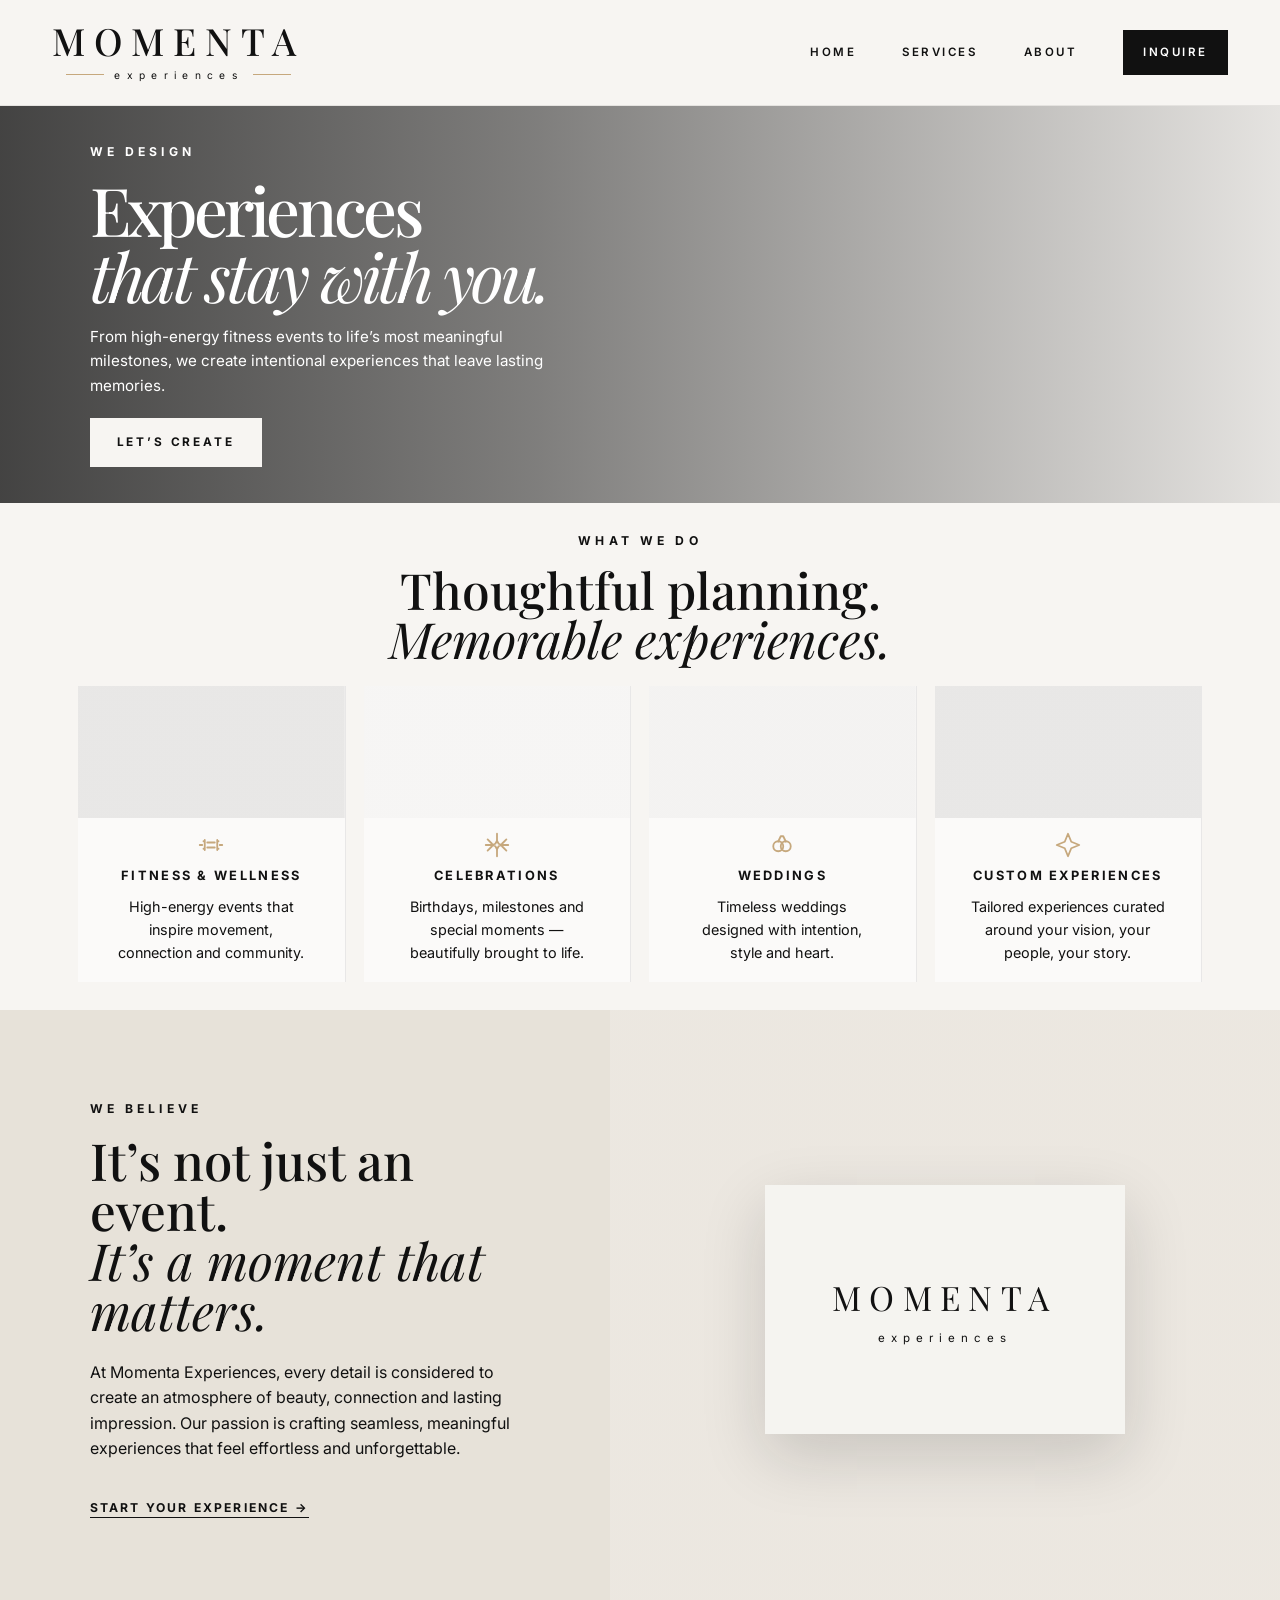
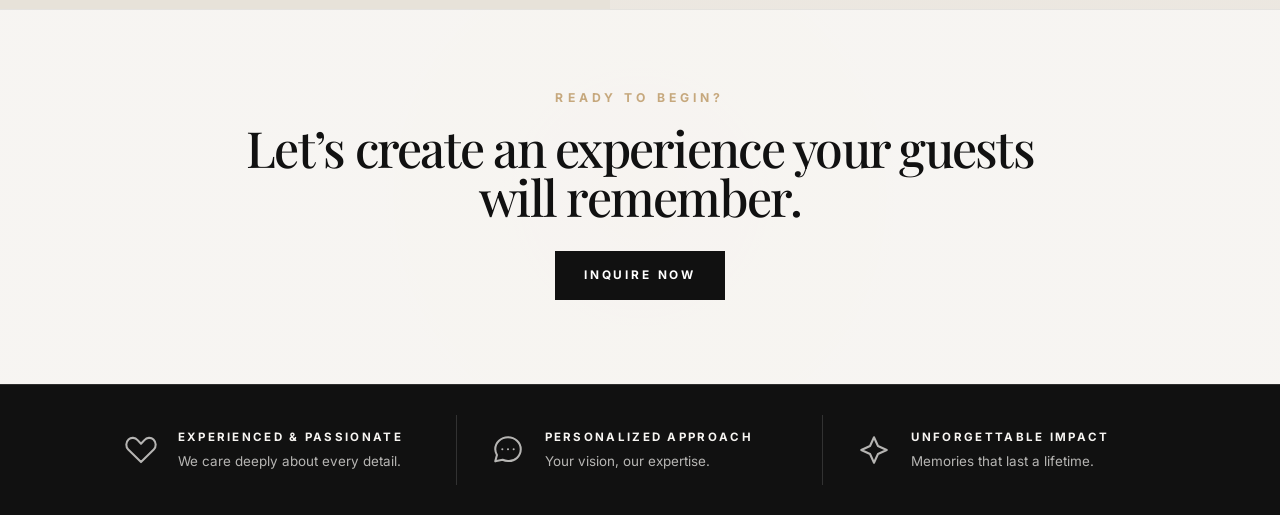
==== index.html @ 57c8aeee "Add files via upload" ====
<!DOCTYPE html>
<html lang="en">
<head>
  <meta charset="UTF-8" />
  <meta name="viewport" content="width=device-width, initial-scale=1.0" />
  <title>Momenta Experiences</title>

  <!-- Free Google Fonts: Playfair Display + Inter -->
  <link rel="preconnect" href="https://fonts.googleapis.com">
  <link rel="preconnect" href="https://fonts.gstatic.com" crossorigin>
  <link href="https://fonts.googleapis.com/css2?family=Inter:wght@300;400;500;600;700&family=Playfair+Display:wght@400;500;600;700&display=swap" rel="stylesheet">

  <link rel="stylesheet" href="style.css" />
</head>
<body>
  <header class="site-header">
    <a class="logo" href="#home" aria-label="Momenta Experiences home">
      <span class="logo-primary">MOMENTA</span>
      <span class="logo-line">
        <span></span>
        <em>experiences</em>
        <span></span>
      </span>
    </a>

    <nav class="nav" aria-label="Primary navigation">
      <a href="#home">Home</a>
      <a href="#services">Services</a>
      <a href="#about">About</a>
      <a class="nav-button" href="#inquire">Inquire</a>
    </nav>

    <button class="mobile-menu" aria-label="Open navigation">Menu</button>
  </header>

  <main>
    <section id="home" class="hero">
      <div class="hero-content">
        <p class="eyebrow">We design</p>
        <h1>
          Experiences<br />
          <span>that stay with you.</span>
        </h1>
        <p class="hero-copy">
          From high-energy fitness events to life’s most meaningful milestones,
          we create intentional experiences that leave lasting memories.
        </p>
        <a class="button button-light" href="#inquire">Let’s create</a>
      </div>
    </section>

    <section id="services" class="section services">
      <p class="eyebrow centered">What we do</p>
      <h2>Thoughtful planning.<br /><span>Memorable experiences.</span></h2>

      <div class="service-grid">
        <article class="service-card">
          <div class="image-card fitness"></div>
          <div class="service-icon" aria-hidden="true">
            <svg viewBox="0 0 24 24">
              <path d="M5 12H3m18 0h-2M7 8v8m10-8v8M9 10h6m-6 4h6M6 9h1m10 0h1M6 15h1m10 0h1"/>
            </svg>
          </div>
          <h3>Fitness & Wellness</h3>
          <p>High-energy events that inspire movement, connection and community.</p>
        </article>

        <article class="service-card">
          <div class="image-card celebrations"></div>
          <div class="service-icon" aria-hidden="true">
            <svg viewBox="0 0 24 24">
              <path d="M12 3v5m0 8v5M4.5 7.5l3.5 3.5m8 2l3.5 3.5M3 12h5m8 0h5M4.5 16.5 8 13m8-2 3.5-3.5"/>
              <path d="M12 8.5 13.3 11 16 12l-2.7 1L12 15.5 10.7 13 8 12l2.7-1L12 8.5Z"/>
            </svg>
          </div>
          <h3>Celebrations</h3>
          <p>Birthdays, milestones and special moments — beautifully brought to life.</p>
        </article>

        <article class="service-card">
          <div class="image-card weddings"></div>
          <div class="service-icon" aria-hidden="true">
            <svg viewBox="0 0 24 24">
              <circle cx="9" cy="13" r="4"/>
              <circle cx="15" cy="13" r="4"/>
              <path d="M9 9.2 11 5h2l2 4.2"/>
            </svg>
          </div>
          <h3>Weddings</h3>
          <p>Timeless weddings designed with intention, style and heart.</p>
        </article>

        <article class="service-card">
          <div class="image-card custom"></div>
          <div class="service-icon" aria-hidden="true">
            <svg viewBox="0 0 24 24">
              <path d="M12 3 14.6 9.4 21 12l-6.4 2.6L12 21l-2.6-6.4L3 12l6.4-2.6L12 3Z"/>
            </svg>
          </div>
          <h3>Custom Experiences</h3>
          <p>Tailored experiences curated around your vision, your people, your story.</p>
        </article>
      </div>
    </section>

    <section id="about" class="split-section">
      <div class="split-copy">
        <p class="eyebrow">We believe</p>
        <h2>It’s not just an event.<br /><span>It’s a moment that matters.</span></h2>
        <p>
          At Momenta Experiences, every detail is considered to create an atmosphere
          of beauty, connection and lasting impression. Our passion is crafting seamless,
          meaningful experiences that feel effortless and unforgettable.
        </p>
        <a class="text-link" href="#inquire">Start your experience →</a>
      </div>

      <div class="split-image">
        <div class="brand-card">
          <span class="brand-card-logo">MOMENTA</span>
          <span class="brand-card-sub">experiences</span>
        </div>
      </div>
    </section>

    <section id="inquire" class="cta">
      <p class="eyebrow centered">Ready to begin?</p>
      <h2>Let’s create an experience your guests will remember.</h2>
      <a class="button button-dark" href="mailto:hello@momentaexperiences.com">Inquire now</a>
    </section>
  </main>

  <footer class="footer">
    <div class="footer-card">
      <span class="footer-icon" aria-hidden="true">
        <svg viewBox="0 0 24 24">
          <path d="M20.8 4.6c-1.8-1.7-4.7-1.5-6.4.4L12 7.6 9.6 5C7.9 3.1 5 2.9 3.2 4.6 1.2 6.5 1.1 9.7 3 11.7l9 8.8 9-8.8c1.9-2 1.8-5.2-.2-7.1Z"/>
        </svg>
      </span>
      <div>
        <strong>Experienced & Passionate</strong>
        <span>We care deeply about every detail.</span>
      </div>
    </div>

    <div class="footer-card">
      <span class="footer-icon" aria-hidden="true">
        <svg viewBox="0 0 24 24">
          <path d="M21 11.5a8.4 8.4 0 0 1-9 8.3 8.8 8.8 0 0 1-3.8-.9L3 20l1.2-4.5A8.2 8.2 0 0 1 3 11.5C3 6.8 7 3 12 3s9 3.8 9 8.5Z"/>
          <path d="M8 11.5h.01M12 11.5h.01M16 11.5h.01"/>
        </svg>
      </span>
      <div>
        <strong>Personalized Approach</strong>
        <span>Your vision, our expertise.</span>
      </div>
    </div>

    <div class="footer-card">
      <span class="footer-icon" aria-hidden="true">
        <svg viewBox="0 0 24 24">
          <path d="M12 3 14.8 9.2 21 12l-6.2 2.8L12 21l-2.8-6.2L3 12l6.2-2.8L12 3Z"/>
        </svg>
      </span>
      <div>
        <strong>Unforgettable Impact</strong>
        <span>Memories that last a lifetime.</span>
      </div>
    </div>
  </footer>
</body>
</html>
---- style.css ----
:root {
  --ink: #111111;
  --cream: #f7f5f2;
  --sand: #e7e2d9;
  --taupe: #d4c6b5;
  --gold: #c6a87d;
  --sage: #a8b5a2;
  --white: #ffffff;
  --max-width: 1180px;
  --serif: "Playfair Display", Georgia, serif;
  --sans: "Inter", Arial, sans-serif;
}

* {
  box-sizing: border-box;
}

html {
  scroll-behavior: smooth;
}

body {
  margin: 0;
  color: var(--ink);
  background: var(--cream);
  font-family: var(--sans);
  line-height: 1.6;
  -webkit-font-smoothing: antialiased;
  text-rendering: optimizeLegibility;
}

a {
  color: inherit;
  text-decoration: none;
}

.site-header {
  position: sticky;
  top: 0;
  z-index: 20;
  display: flex;
  align-items: center;
  justify-content: space-between;
  gap: 32px;
  padding: 22px 52px;
  background: rgba(247, 245, 242, 0.94);
  backdrop-filter: blur(12px);
  border-bottom: 1px solid rgba(17, 17, 17, 0.08);
}

.logo {
  display: inline-flex;
  flex-direction: column;
  align-items: center;
  min-width: 210px;
}

.logo-primary {
  font-family: var(--serif);
  font-size: clamp(1.6rem, 3vw, 2.35rem);
  font-weight: 500;
  letter-spacing: 0.24em;
  line-height: 1;
}

.logo-line {
  display: flex;
  align-items: center;
  gap: 10px;
  margin-top: 7px;
}

.logo-line span {
  width: 38px;
  height: 1px;
  background: var(--gold);
}

.logo-line em {
  font-style: normal;
  font-size: 0.64rem;
  letter-spacing: 0.62em;
  text-transform: lowercase;
}

.nav {
  display: flex;
  align-items: center;
  gap: clamp(22px, 4vw, 46px);
  font-size: 0.72rem;
  font-weight: 600;
  letter-spacing: 0.22em;
  text-transform: uppercase;
}

.nav a {
  transition: color 180ms ease, opacity 180ms ease;
}

.nav a:hover {
  color: var(--gold);
}

.nav-button {
  padding: 13px 20px;
  color: var(--white);
  background: var(--ink);
}

.mobile-menu {
  display: none;
  border: 1px solid rgba(17, 17, 17, 0.18);
  background: transparent;
  padding: 10px 14px;
  text-transform: uppercase;
  letter-spacing: 0.14em;
}

.hero {
  position: relative;
  min-height: 38vh;
  display: flex;
  align-items: center;
  padding: 36px 7vw;
  overflow: hidden;
  color: var(--white);
  background:
    linear-gradient(90deg, rgba(17,17,17,0.78) 0%, rgba(17,17,17,0.52) 42%, rgba(17,17,17,0.08) 100%),
    url("https://images.unsplash.com/photo-1519225421980-715cb0215aed?auto=format&fit=crop&w=1800&q=80") center/cover;
}

.hero-content {
  position: relative;
  z-index: 2;
  max-width: 600px;
}

.eyebrow {
  margin: 0 0 16px;
  font-size: 0.76rem;
  font-weight: 700;
  letter-spacing: 0.34em;
  text-transform: uppercase;
}

.centered {
  text-align: center;
}

.hero h1,
.section h2,
.split-copy h2,
.cta h2 {
  font-family: var(--serif);
  font-weight: 500;
  line-height: 0.98;
  margin: 0;
}

.hero h1 {
  font-size: clamp(2.55rem, 5.25vw, 5rem);
  letter-spacing: -0.055em;
}

.hero h1 span,
.section h2 span,
.split-copy h2 span {
  font-style: italic;
  font-weight: 400;
}

.hero-copy {
  max-width: 460px;
  margin: 16px 0 20px;
  font-size: 0.95rem;
}

.button {
  display: inline-flex;
  align-items: center;
  justify-content: center;
  min-width: 170px;
  padding: 14px 26px;
  border: 1px solid transparent;
  font-family: var(--sans);
  font-size: 0.74rem;
  font-weight: 700;
  letter-spacing: 0.24em;
  text-transform: uppercase;
  transition: transform 180ms ease, background 180ms ease, color 180ms ease;
}

.button:hover {
  transform: translateY(-2px);
}

.button-light {
  color: var(--ink);
  background: var(--cream);
}

.button-dark {
  color: var(--white);
  background: var(--ink);
}

.section {
  max-width: var(--max-width);
  margin: 0 auto;
  padding: 28px 28px;
}

.section h2,
.cta h2 {
  font-size: clamp(2rem, 3.9vw, 3.35rem);
  text-align: center;
}

.service-grid {
  display: grid;
  grid-template-columns: repeat(4, 1fr);
  gap: 18px;
  margin-top: 22px;
}

.service-card {
  text-align: center;
  background: rgba(255,255,255,0.48);
  border-right: 1px solid rgba(17, 17, 17, 0.08);
  transition: transform 180ms ease, box-shadow 180ms ease;
}

.service-card:hover {
  transform: translateY(-4px);
  box-shadow: 0 18px 42px rgba(17, 17, 17, 0.08);
}

.image-card {
  min-height: 132px;
  background-size: cover;
  background-position: center;
  filter: saturate(1.08) contrast(1.02);
}

.fitness {
  background-image:
    linear-gradient(rgba(17,17,17,0.08), rgba(17,17,17,0.08)),
    url("assets/service-fitness.png");
}

.celebrations {
  background-image:
    linear-gradient(rgba(17,17,17,0.02), rgba(17,17,17,0.02)),
    url("assets/service-celebrations.png");
}

.weddings {
  background-image:
    linear-gradient(rgba(17,17,17,0.03), rgba(17,17,17,0.03)),
    url("assets/service-weddings.png");
}

.custom {
  background-image:
    linear-gradient(rgba(17,17,17,0.08), rgba(17,17,17,0.08)),
    url("assets/service-custom.png");
}

.service-icon {
  width: 30px;
  height: 30px;
  margin: 12px auto 6px;
  color: var(--gold);
}

.service-icon svg {
  width: 100%;
  height: 100%;
  fill: none;
  stroke: currentColor;
  stroke-width: 1.45;
  stroke-linecap: round;
  stroke-linejoin: round;
}

.service-card h3 {
  margin: 0 14px 8px;
  font-size: 0.8rem;
  letter-spacing: 0.18em;
  text-transform: uppercase;
}

.service-card p {
  margin: 0 auto 18px;
  max-width: 230px;
  padding: 0 18px;
  font-size: 0.9rem;
}

.split-section {
  display: grid;
  grid-template-columns: 1fr 1.1fr;
  min-height: 470px;
  background: var(--sand);
}

.split-copy {
  padding: clamp(48px, 7vw, 92px);
}

.split-copy h2 {
  font-size: clamp(2.1rem, 4vw, 3.8rem);
}

.split-copy p:not(.eyebrow) {
  max-width: 460px;
  margin: 24px 0;
}

.text-link {
  display: inline-block;
  margin-top: 12px;
  border-bottom: 1px solid var(--ink);
  font-size: 0.76rem;
  font-weight: 700;
  letter-spacing: 0.18em;
  text-transform: uppercase;
}

.split-image {
  display: grid;
  place-items: center;
  padding: 34px;
  background:
    linear-gradient(rgba(247,245,242,0.28), rgba(247,245,242,0.28)),
    url("assets/about-card.png") center/cover;
}

.brand-card {
  display: flex;
  flex-direction: column;
  align-items: center;
  justify-content: center;
  width: min(360px, 78vw);
  aspect-ratio: 1.45 / 1;
  background: rgba(247, 245, 242, 0.9);
  box-shadow: 0 22px 60px rgba(17, 17, 17, 0.16);
}

.brand-card-logo {
  font-family: var(--serif);
  font-size: 2.1rem;
  letter-spacing: 0.25em;
}

.brand-card-sub {
  margin-top: 4px;
  font-size: 0.72rem;
  letter-spacing: 0.52em;
}

.cta {
  position: relative;
  max-width: none;
  margin: 0;
  padding: 78px 28px 84px;
  text-align: center;
  background:
    linear-gradient(rgba(247, 245, 242, 0.92), rgba(247, 245, 242, 0.92)),
    radial-gradient(circle at center, rgba(198, 168, 125, 0.18), transparent 54%);
  border-top: 1px solid rgba(17, 17, 17, 0.08);
}

.cta .eyebrow {
  color: var(--gold);
}

.cta h2 {
  max-width: 850px;
  margin: 0 auto;
  color: var(--ink);
  font-family: var(--serif);
  font-weight: 500;
  letter-spacing: -0.035em;
}

.cta .button {
  margin-top: 30px;
}

.footer {
  display: grid;
  grid-template-columns: repeat(3, 1fr);
  gap: 0;
  padding: 30px 7vw;
  color: var(--cream);
  background: var(--ink);
  border-top: 1px solid rgba(255,255,255,0.12);
}

.footer-card {
  display: flex;
  align-items: center;
  gap: 20px;
  min-height: 70px;
  padding: 0 34px;
  border-right: 1px solid rgba(255,255,255,0.14);
}

.footer-card:last-child {
  border-right: none;
}

.footer-icon {
  flex: 0 0 auto;
  width: 34px;
  height: 34px;
  color: var(--gold);
}

.footer-icon svg {
  width: 100%;
  height: 100%;
  fill: none;
  stroke: currentColor;
  stroke-width: 1.45;
  stroke-linecap: round;
  stroke-linejoin: round;
}

.footer-card div {
  display: flex;
  flex-direction: column;
  gap: 4px;
}

.footer strong {
  font-size: 0.72rem;
  letter-spacing: 0.2em;
  text-transform: uppercase;
}

.footer span {
  color: rgba(247,245,242,0.72);
  font-size: 0.84rem;
}

@media (max-width: 980px) {
  .site-header {
    padding: 18px 24px;
  }

  .nav {
    display: none;
  }

  .mobile-menu {
    display: inline-block;
  }

  .service-grid {
    grid-template-columns: repeat(2, 1fr);
  }

  .split-section {
    grid-template-columns: 1fr;
  }

  .split-image {
    min-height: 360px;
  }

  .footer {
    grid-template-columns: 1fr;
    padding: 18px 7vw;
  }

  .footer-card {
    border-right: none;
    border-bottom: 1px solid rgba(255,255,255,0.14);
    padding: 22px 0;
  }

  .footer-card:last-child {
    border-bottom: none;
  }
}

@media (max-width: 640px) {
  .logo {
    align-items: flex-start;
    min-width: 0;
  }

  .logo-primary {
    font-size: 1.45rem;
    letter-spacing: 0.18em;
  }

  .logo-line span {
    width: 25px;
  }

  .hero {
    min-height: 46vh;
    padding: 44px 26px;
  }

  .hero-copy {
    font-size: 0.96rem;
  }

  .service-grid {
    grid-template-columns: 1fr;
  }

  .section {
    padding: 58px 22px;
  }

  .split-copy {
    padding: 48px 28px;
  }

  .footer {
    padding: 18px 28px;
  }
}
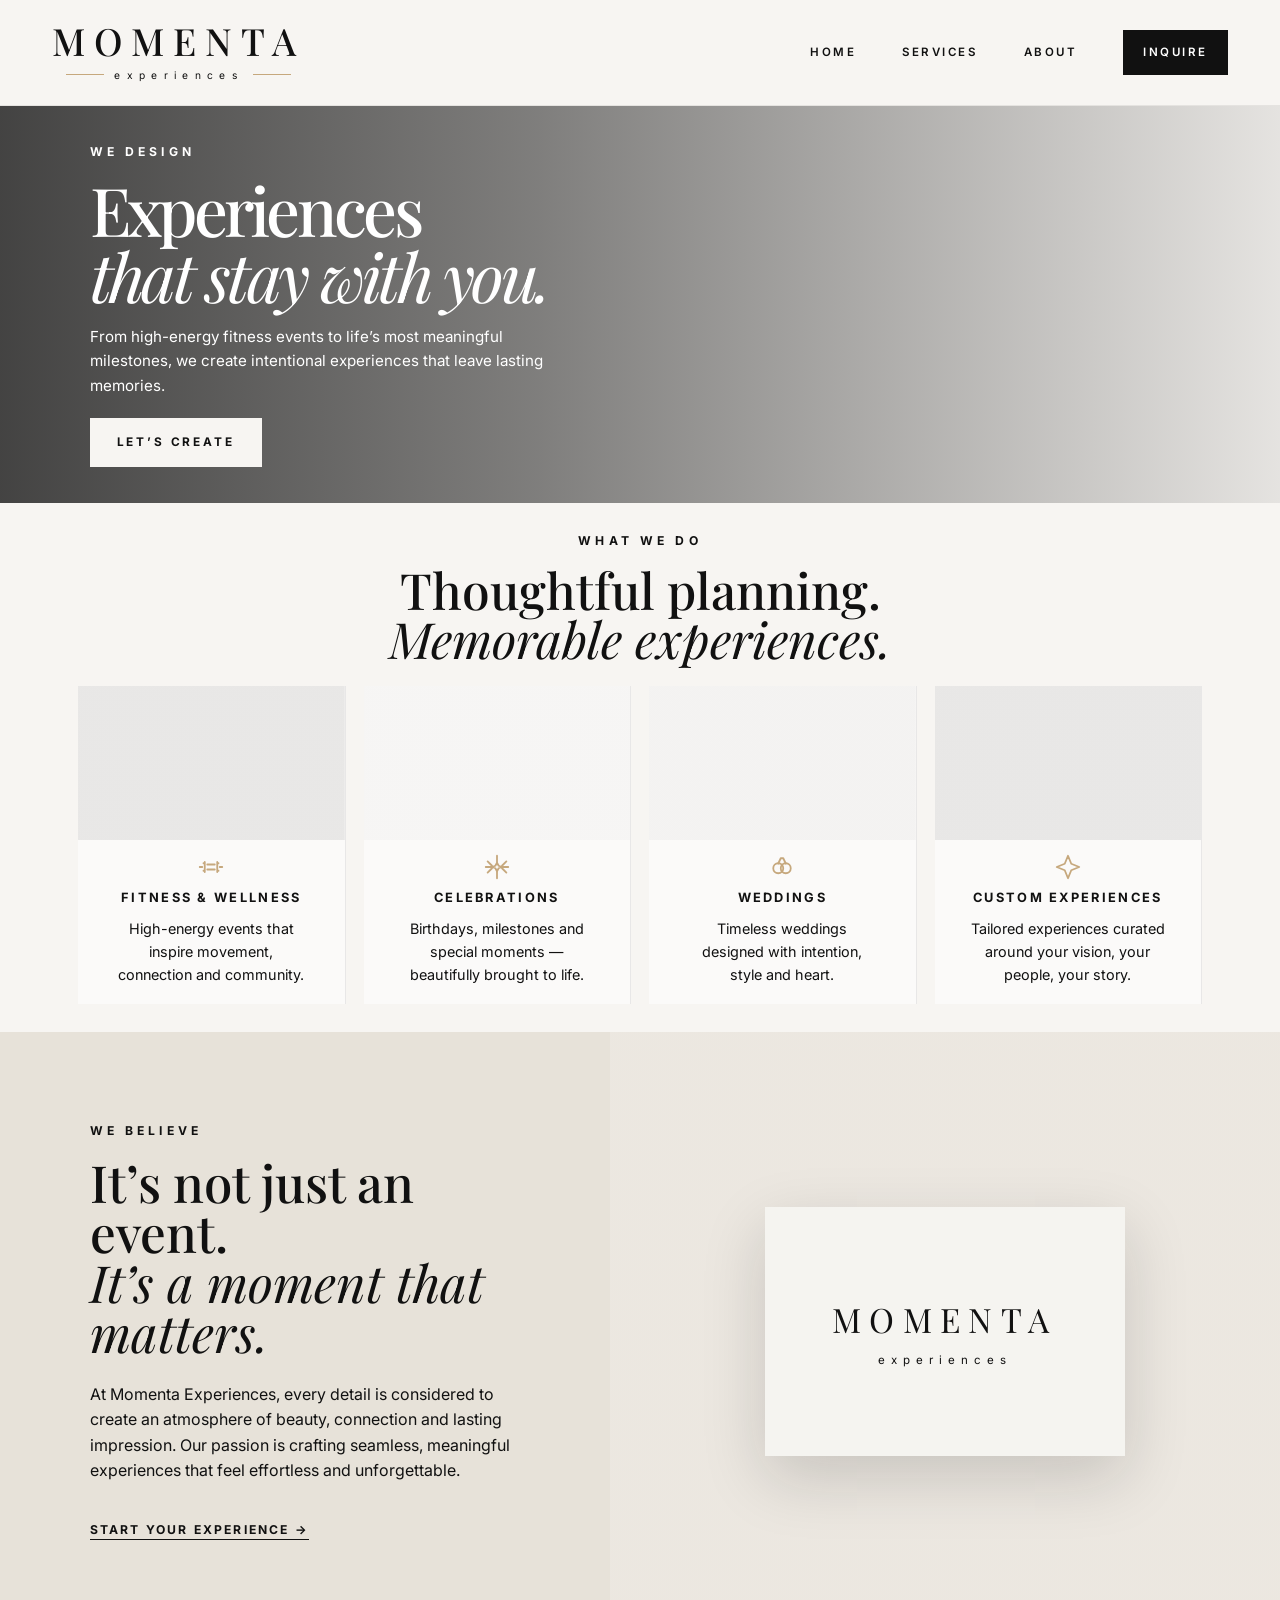
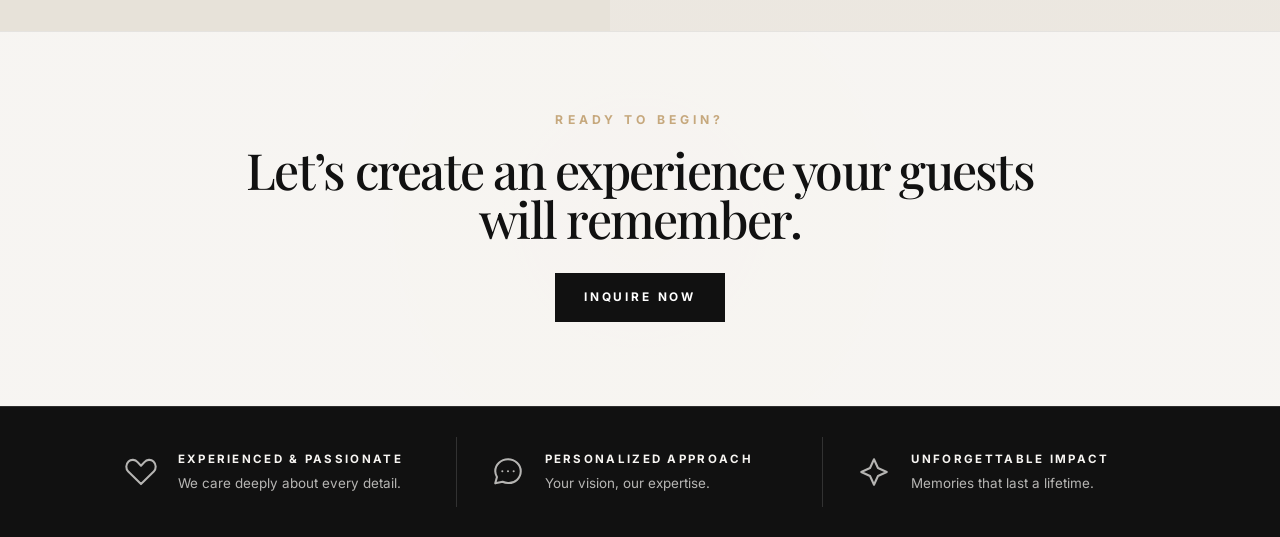
==== commit ee39a047: "Add files via upload creating seperate webpages for each of the services" ====
--- a/index.html
+++ b/index.html
@@ -14,7 +14,7 @@
 </head>
 <body>
   <header class="site-header">
-    <a class="logo" href="#home" aria-label="Momenta Experiences home">
+    <a class="logo" href="index.html#home" aria-label="Momenta Experiences home">
       <span class="logo-primary">MOMENTA</span>
       <span class="logo-line">
         <span></span>
@@ -24,10 +24,10 @@
     </a>
 
     <nav class="nav" aria-label="Primary navigation">
-      <a href="#home">Home</a>
-      <a href="#services">Services</a>
-      <a href="#about">About</a>
-      <a class="nav-button" href="#inquire">Inquire</a>
+      <a href="index.html#home">Home</a>
+      <a href="index.html#services">Services</a>
+      <a href="index.html#about">About</a>
+      <a class="nav-button" href="inquire.html">Inquire</a>
     </nav>
 
     <button class="mobile-menu" aria-label="Open navigation">Menu</button>
@@ -45,7 +45,7 @@
           From high-energy fitness events to life’s most meaningful milestones,
           we create intentional experiences that leave lasting memories.
         </p>
-        <a class="button button-light" href="#inquire">Let’s create</a>
+        <a class="button button-light" href="inquire.html">Let’s create</a>
       </div>
     </section>
 
@@ -54,7 +54,7 @@
       <h2>Thoughtful planning.<br /><span>Memorable experiences.</span></h2>
 
       <div class="service-grid">
-        <article class="service-card">
+        <a class="service-card service-link" href="fitness.html">
           <div class="image-card fitness"></div>
           <div class="service-icon" aria-hidden="true">
             <svg viewBox="0 0 24 24">
@@ -63,9 +63,9 @@
           </div>
           <h3>Fitness & Wellness</h3>
           <p>High-energy events that inspire movement, connection and community.</p>
-        </article>
+        </a>
 
-        <article class="service-card">
+        <a class="service-card service-link" href="celebrations.html">
           <div class="image-card celebrations"></div>
           <div class="service-icon" aria-hidden="true">
             <svg viewBox="0 0 24 24">
@@ -75,9 +75,9 @@
           </div>
           <h3>Celebrations</h3>
           <p>Birthdays, milestones and special moments — beautifully brought to life.</p>
-        </article>
+        </a>
 
-        <article class="service-card">
+        <a class="service-card service-link" href="weddings.html">
           <div class="image-card weddings"></div>
           <div class="service-icon" aria-hidden="true">
             <svg viewBox="0 0 24 24">
@@ -88,9 +88,9 @@
           </div>
           <h3>Weddings</h3>
           <p>Timeless weddings designed with intention, style and heart.</p>
-        </article>
+        </a>
 
-        <article class="service-card">
+        <a class="service-card service-link" href="custom-experiences.html">
           <div class="image-card custom"></div>
           <div class="service-icon" aria-hidden="true">
             <svg viewBox="0 0 24 24">
@@ -99,7 +99,7 @@
           </div>
           <h3>Custom Experiences</h3>
           <p>Tailored experiences curated around your vision, your people, your story.</p>
-        </article>
+        </a>
       </div>
     </section>
 
@@ -112,7 +112,7 @@
           of beauty, connection and lasting impression. Our passion is crafting seamless,
           meaningful experiences that feel effortless and unforgettable.
         </p>
-        <a class="text-link" href="#inquire">Start your experience →</a>
+        <a class="text-link" href="inquire.html">Start your experience →</a>
       </div>
 
       <div class="split-image">
@@ -126,7 +126,7 @@
     <section id="inquire" class="cta">
       <p class="eyebrow centered">Ready to begin?</p>
       <h2>Let’s create an experience your guests will remember.</h2>
-      <a class="button button-dark" href="mailto:hello@momentaexperiences.com">Inquire now</a>
+      <a class="button button-dark" href="inquire.html">Inquire now</a>
     </section>
   </main>
 
--- a/style.css
+++ b/style.css
@@ -236,10 +236,10 @@
 }
 
 .image-card {
-  min-height: 132px;
+  min-height: 154px;
   background-size: cover;
   background-position: center;
-  filter: saturate(1.08) contrast(1.02);
+  filter: saturate(1.04) contrast(1.02);
 }
 
 .fitness {
@@ -526,3 +526,454 @@
     padding: 18px 28px;
   }
 }
+
+/* Inquire page */
+.inquire-page {
+  min-height: calc(100vh - 93px);
+  padding: clamp(44px, 6vw, 76px) 7vw;
+  background:
+    radial-gradient(circle at 18% 20%, rgba(198, 168, 125, 0.16), transparent 30%),
+    var(--cream);
+}
+
+.inquire-layout {
+  display: grid;
+  grid-template-columns: minmax(0, 1.05fr) minmax(320px, 0.95fr);
+  gap: clamp(24px, 4vw, 52px);
+  max-width: var(--max-width);
+  margin: 0 auto;
+  align-items: stretch;
+}
+
+.inquire-card {
+  min-height: 590px;
+  padding: clamp(42px, 6vw, 76px);
+  background: var(--sand);
+  border: 1px solid rgba(17, 17, 17, 0.10);
+  box-shadow: 0 22px 60px rgba(17, 17, 17, 0.06);
+  display: flex;
+  flex-direction: column;
+  align-items: flex-start;
+  justify-content: center;
+  position: relative;
+}
+
+
+.inquire-card .eyebrow {
+  color: var(--gold);
+  margin-bottom: 22px;
+}
+
+.inquire-card h1 {
+  margin: 0;
+  color: var(--ink);
+  font-family: var(--serif);
+  font-size: clamp(3.1rem, 6vw, 5.6rem);
+  font-weight: 500;
+  letter-spacing: -0.055em;
+  line-height: 0.96;
+}
+
+.inquire-card h1 span {
+  font-style: italic;
+  font-weight: 400;
+}
+
+.inquire-card p:not(.eyebrow) {
+  max-width: 560px;
+  margin: 28px 0 34px;
+  color: rgba(17, 17, 17, 0.72);
+  font-family: var(--sans);
+  font-size: clamp(1rem, 1.3vw, 1.12rem);
+  line-height: 1.65;
+}
+
+.inquire-email {
+  display: inline-flex;
+  align-items: center;
+  justify-content: center;
+  min-width: 310px;
+  padding: 16px 24px;
+  color: var(--white);
+  background: var(--ink);
+  font-family: var(--sans);
+  font-size: 0.76rem;
+  font-weight: 700;
+  letter-spacing: 0.2em;
+  text-transform: uppercase;
+  transition: transform 180ms ease, background 180ms ease;
+  position: relative;
+  z-index: 1;
+}
+
+.inquire-email:hover {
+  transform: translateY(-2px);
+  background: #2a2a2a;
+}
+
+.inquire-steps {
+  display: grid;
+  grid-template-rows: repeat(3, 1fr);
+  gap: 18px;
+}
+
+.step-card {
+  padding: clamp(28px, 4vw, 42px);
+  background: rgba(255, 255, 255, 0.54);
+  border: 1px solid rgba(17, 17, 17, 0.08);
+  display: flex;
+  flex-direction: column;
+  justify-content: center;
+  transition: transform 180ms ease, box-shadow 180ms ease;
+}
+
+.step-card:hover {
+  transform: translateY(-3px);
+  box-shadow: 0 18px 42px rgba(17, 17, 17, 0.07);
+}
+
+.step-number {
+  display: inline-block;
+  margin-bottom: 14px;
+  color: var(--gold);
+  font-family: var(--serif);
+  font-size: clamp(1.35rem, 2vw, 1.7rem);
+  font-weight: 500;
+}
+
+.step-card h2 {
+  margin: 0 0 8px;
+  color: var(--ink);
+  font-family: var(--sans);
+  font-size: 0.78rem;
+  font-weight: 800;
+  letter-spacing: 0.2em;
+  line-height: 1.4;
+  text-transform: uppercase;
+}
+
+.step-card p {
+  margin: 0;
+  color: rgba(17, 17, 17, 0.68);
+  font-size: 0.94rem;
+  line-height: 1.6;
+}
+
+@media (max-width: 980px) {
+  .inquire-page {
+    padding: 42px 24px;
+  }
+
+  .inquire-layout {
+    grid-template-columns: 1fr;
+  }
+
+  .inquire-card {
+    min-height: auto;
+  }
+
+  .inquire-steps {
+    grid-template-rows: none;
+  }
+}
+
+@media (max-width: 640px) {
+  .inquire-card {
+    padding: 36px 26px;
+  }
+
+  .inquire-email {
+    width: 100%;
+    min-width: 0;
+    padding: 16px 18px;
+    font-size: 0.72rem;
+    letter-spacing: 0.14em;
+  }
+
+  .step-card {
+    padding: 26px 24px;
+  }
+}
+
+
+/* Clickable service cards */
+.service-link {
+  display: block;
+  color: inherit;
+  text-decoration: none;
+}
+
+.service-link:focus-visible {
+  outline: 2px solid var(--gold);
+  outline-offset: 4px;
+}
+
+/* Service detail pages */
+.service-detail-hero {
+  min-height: 58vh;
+  display: flex;
+  align-items: center;
+  padding: 70px 7vw;
+  color: var(--white);
+  background-size: cover;
+  background-position: center;
+}
+
+.service-detail-content {
+  max-width: 680px;
+}
+
+.service-detail-content h1 {
+  margin: 0;
+  font-family: var(--serif);
+  font-size: clamp(3rem, 6vw, 6rem);
+  font-weight: 500;
+  letter-spacing: -0.055em;
+  line-height: 0.98;
+}
+
+.service-detail-content h1 span {
+  font-style: italic;
+  font-weight: 400;
+}
+
+.service-detail-content p:not(.eyebrow) {
+  max-width: 580px;
+  margin: 22px 0 28px;
+  font-size: 1rem;
+  color: rgba(255, 255, 255, 0.88);
+}
+
+.fitness-detail {
+  background:
+    linear-gradient(90deg, rgba(17,17,17,0.78), rgba(17,17,17,0.18)),
+    url("assets/service-fitness.png") center/cover;
+}
+
+.celebrations-detail {
+  background:
+    linear-gradient(90deg, rgba(17,17,17,0.78), rgba(17,17,17,0.18)),
+    url("assets/service-celebrations.png") center/cover;
+}
+
+.weddings-detail {
+  background:
+    linear-gradient(90deg, rgba(17,17,17,0.78), rgba(17,17,17,0.18)),
+    url("assets/service-weddings.png") center/cover;
+}
+
+.custom-detail {
+  background:
+    linear-gradient(90deg, rgba(17,17,17,0.78), rgba(17,17,17,0.18)),
+    url("assets/service-custom.png") center/cover;
+}
+
+.service-detail-section {
+  padding: 78px 7vw;
+  background: var(--cream);
+}
+
+.service-detail-grid {
+  display: grid;
+  grid-template-columns: 1fr 1fr;
+  gap: clamp(38px, 6vw, 70px);
+  max-width: var(--max-width);
+  margin: 0 auto;
+  align-items: start;
+}
+
+.service-detail-grid h2 {
+  margin: 0;
+  font-family: var(--serif);
+  font-size: clamp(2.2rem, 4vw, 4rem);
+  font-weight: 500;
+  letter-spacing: -0.04em;
+  line-height: 1;
+}
+
+.service-detail-list {
+  background: rgba(255, 255, 255, 0.5);
+  border: 1px solid rgba(17, 17, 17, 0.08);
+  padding: clamp(28px, 4vw, 46px);
+}
+
+.service-detail-list ul {
+  margin: 0;
+  padding-left: 20px;
+}
+
+.service-detail-list li {
+  margin-bottom: 14px;
+  color: rgba(17, 17, 17, 0.75);
+  font-size: 1rem;
+  line-height: 1.55;
+}
+
+.service-crosslink {
+  padding: 70px 7vw 82px;
+  background: var(--sand);
+  text-align: center;
+}
+
+.service-crosslink h2 {
+  max-width: 760px;
+  margin: 0 auto 32px;
+  font-family: var(--serif);
+  font-size: clamp(2.2rem, 4vw, 4rem);
+  font-weight: 500;
+  letter-spacing: -0.04em;
+  line-height: 1;
+}
+
+.service-mini-grid {
+  display: grid;
+  grid-template-columns: repeat(4, 1fr);
+  gap: 14px;
+  max-width: var(--max-width);
+  margin: 0 auto;
+}
+
+.service-mini-grid a {
+  display: flex;
+  align-items: center;
+  justify-content: center;
+  min-height: 82px;
+  padding: 20px;
+  background: rgba(255,255,255,0.54);
+  border: 1px solid rgba(17, 17, 17, 0.08);
+  font-size: 0.76rem;
+  font-weight: 800;
+  letter-spacing: 0.18em;
+  line-height: 1.5;
+  text-transform: uppercase;
+  transition: transform 180ms ease, box-shadow 180ms ease;
+}
+
+.service-mini-grid a:hover {
+  transform: translateY(-3px);
+  box-shadow: 0 18px 42px rgba(17, 17, 17, 0.07);
+}
+
+@media (max-width: 980px) {
+  .service-detail-grid,
+  .service-mini-grid {
+    grid-template-columns: 1fr;
+  }
+
+  .service-detail-hero {
+    min-height: 52vh;
+    padding: 62px 28px;
+  }
+}
+
+
+/* Past event examples on service pages */
+.past-events-section {
+  padding: 78px 7vw 64px;
+  background: var(--cream);
+  border-top: 1px solid rgba(17, 17, 17, 0.06);
+}
+
+.past-events-section > h2 {
+  max-width: 760px;
+  margin: 0 auto 46px;
+  text-align: center;
+  font-family: var(--serif);
+  font-size: clamp(2.2rem, 4vw, 4rem);
+  font-weight: 500;
+  letter-spacing: -0.04em;
+  line-height: 1;
+}
+
+.past-event {
+  display: grid;
+  grid-template-columns: 1fr 1fr;
+  gap: clamp(28px, 5vw, 64px);
+  max-width: var(--max-width);
+  margin: 0 auto 54px;
+  align-items: center;
+}
+
+.past-event:last-child {
+  margin-bottom: 0;
+}
+
+.past-event.reverse .past-event-image {
+  order: 2;
+}
+
+.past-event-image {
+  min-height: 360px;
+  background-size: cover;
+  background-position: center;
+}
+
+.placeholder-event-image {
+  display: grid;
+  place-items: center;
+  min-height: 360px;
+  background:
+    linear-gradient(135deg, rgba(198, 168, 125, 0.22), rgba(247, 245, 242, 0.88)),
+    var(--sand);
+  border: 1px solid rgba(17, 17, 17, 0.10);
+}
+
+.placeholder-event-image span {
+  color: rgba(17, 17, 17, 0.52);
+  font-size: 0.78rem;
+  font-weight: 800;
+  letter-spacing: 0.22em;
+  text-transform: uppercase;
+}
+
+.past-event-copy {
+  padding: clamp(30px, 4vw, 48px);
+  background: rgba(255,255,255,0.5);
+  border: 1px solid rgba(17,17,17,0.08);
+}
+
+.past-event-copy .eyebrow {
+  color: var(--gold);
+}
+
+.past-event-copy h3 {
+  margin: 0;
+  font-family: var(--serif);
+  font-size: clamp(2rem, 3.5vw, 3.4rem);
+  font-weight: 500;
+  letter-spacing: -0.04em;
+  line-height: 1;
+}
+
+.past-event-copy p:not(.eyebrow) {
+  margin: 20px 0 22px;
+  color: rgba(17,17,17,0.72);
+  line-height: 1.65;
+}
+
+.past-event-copy ul {
+  margin: 0;
+  padding-left: 20px;
+}
+
+.past-event-copy li {
+  margin-bottom: 10px;
+  color: rgba(17,17,17,0.72);
+  line-height: 1.55;
+}
+
+@media (max-width: 860px) {
+  .past-event,
+  .past-event.reverse {
+    grid-template-columns: 1fr;
+  }
+
+  .past-event.reverse .past-event-image {
+    order: 0;
+  }
+
+  .past-event-image,
+  .placeholder-event-image {
+    min-height: 280px;
+  }
+}
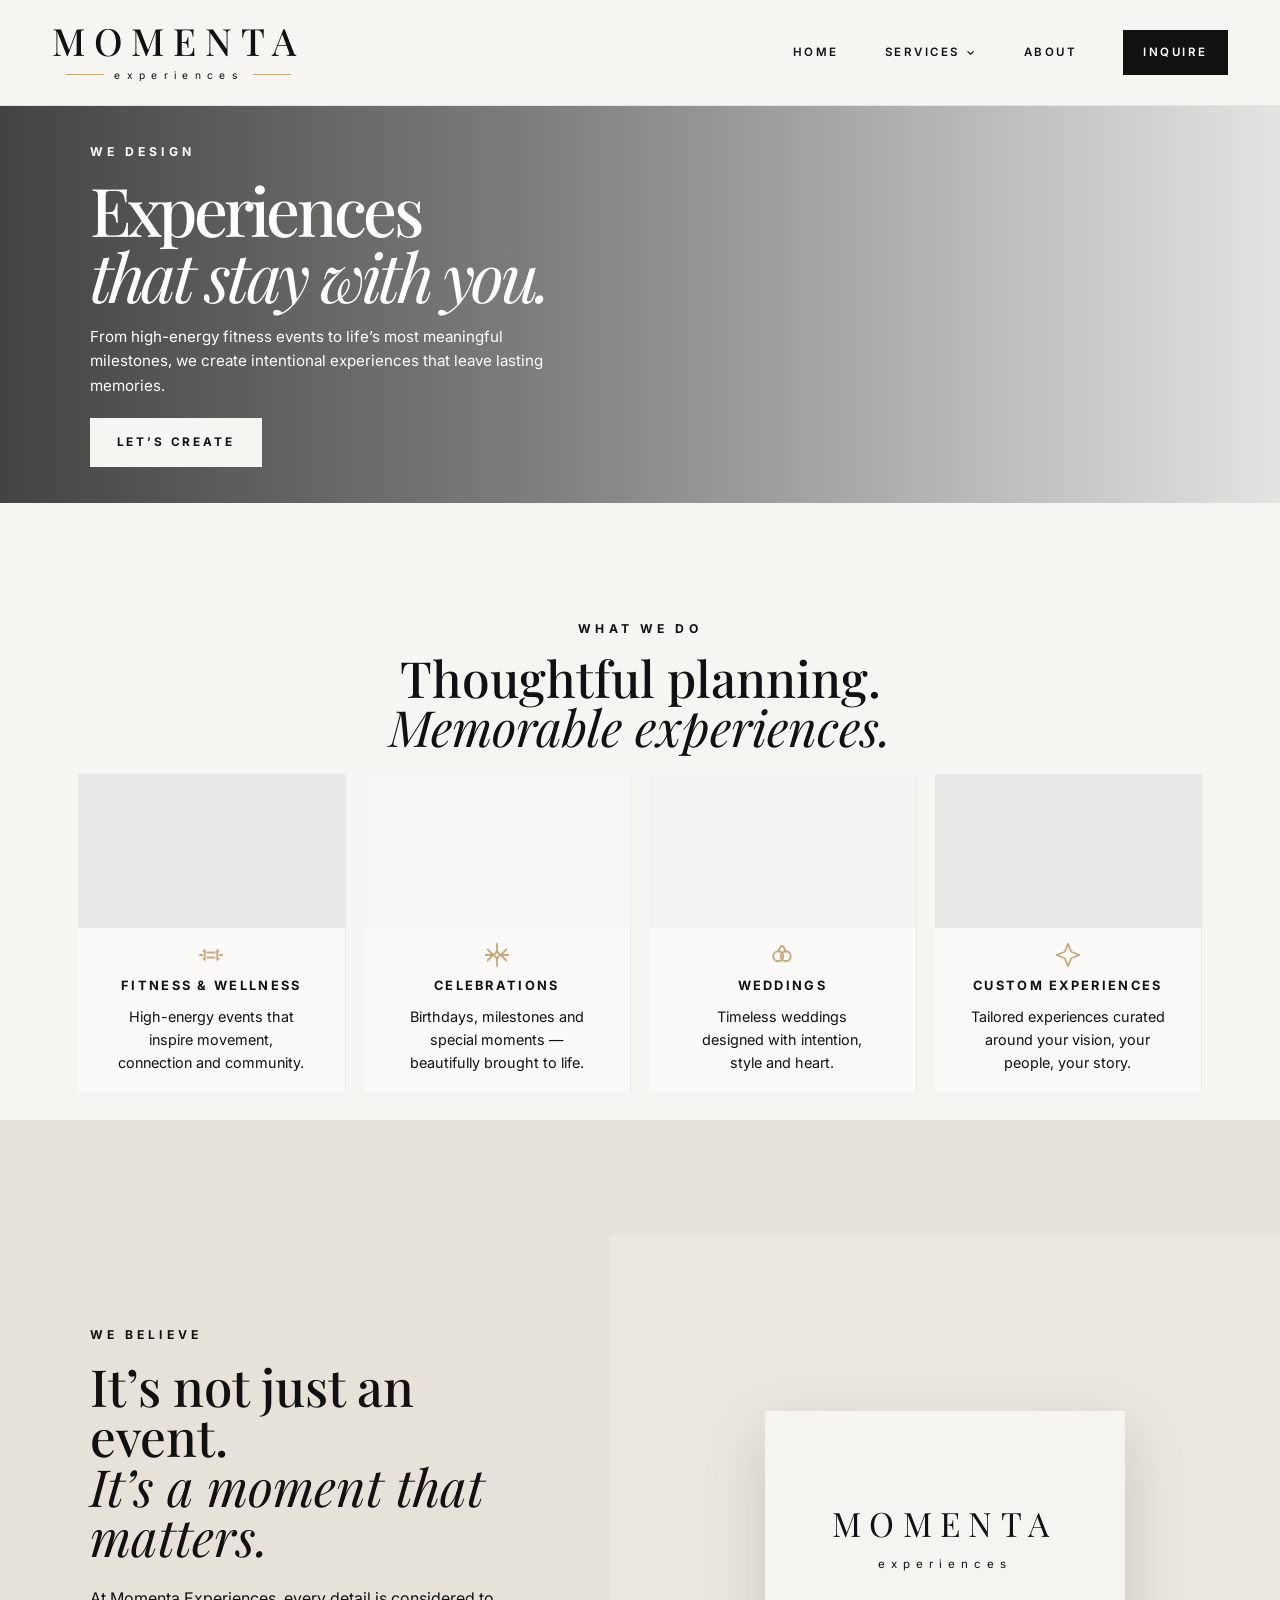
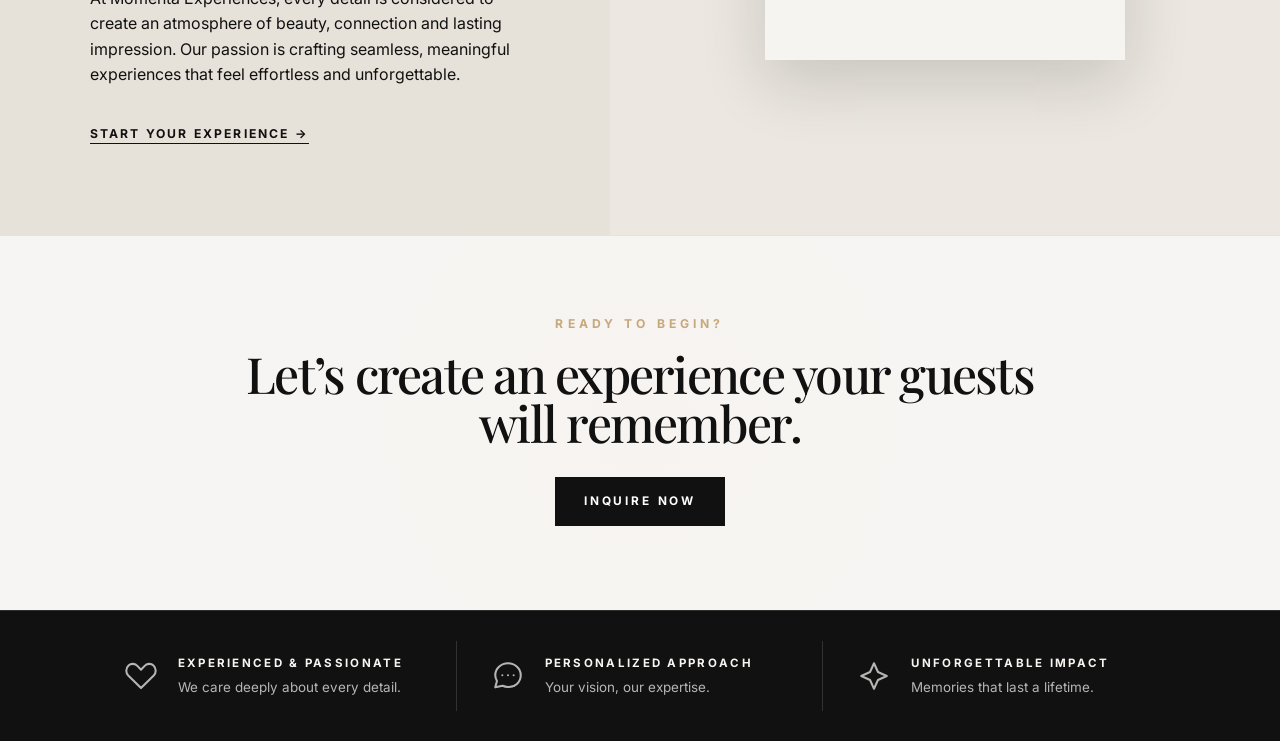
==== commit dc84500e: "Add files via upload creating the serivce drop down menu" ====
--- a/index.html
+++ b/index.html
@@ -25,7 +25,15 @@
 
     <nav class="nav" aria-label="Primary navigation">
       <a href="index.html#home">Home</a>
-      <a href="index.html#services">Services</a>
+      <div class="nav-dropdown">
+        <a href="index.html#services" class="nav-dropdown-trigger">Services</a>
+        <div class="nav-dropdown-menu" aria-label="Services submenu">
+          <a href="fitness.html">Fitness & Wellness</a>
+          <a href="celebrations.html">Milestone Birthdays & Celebrations</a>
+          <a href="weddings.html">Weddings</a>
+          <a href="custom-experiences.html">Custom Experiences</a>
+        </div>
+      </div>
       <a href="index.html#about">About</a>
       <a class="nav-button" href="inquire.html">Inquire</a>
     </nav>
--- a/style.css
+++ b/style.css
@@ -710,10 +710,10 @@
 
 /* Service detail pages */
 .service-detail-hero {
-  min-height: 58vh;
+  min-height: 38vh;
   display: flex;
   align-items: center;
-  padding: 70px 7vw;
+  padding: 36px 7vw;
   color: var(--white);
   background-size: cover;
   background-position: center;
@@ -726,7 +726,7 @@
 .service-detail-content h1 {
   margin: 0;
   font-family: var(--serif);
-  font-size: clamp(3rem, 6vw, 6rem);
+  font-size: clamp(2.55rem, 5.25vw, 5rem);
   font-weight: 500;
   letter-spacing: -0.055em;
   line-height: 0.98;
@@ -738,9 +738,9 @@
 }
 
 .service-detail-content p:not(.eyebrow) {
-  max-width: 580px;
-  margin: 22px 0 28px;
-  font-size: 1rem;
+  max-width: 460px;
+  margin: 16px 0 20px;
+  font-size: 0.95rem;
   color: rgba(255, 255, 255, 0.88);
 }
 
@@ -861,8 +861,8 @@
   }
 
   .service-detail-hero {
-    min-height: 52vh;
-    padding: 62px 28px;
+    min-height: 46vh;
+    padding: 44px 26px;
   }
 }
 
@@ -977,3 +977,288 @@
     min-height: 280px;
   }
 }
+
+
+.seventieth-birthday-event {
+  background-image: url("assets/70th-birthday-milestone.jpg");
+  background-position: center center;
+  background-size: contain;
+  background-repeat: no-repeat;
+  background-color: var(--sand);
+}
+
+
+.girl-scout-yoga-event {
+  background-image: url("assets/girl-scout-kids-yoga.jpg");
+  background-position: center center;
+  background-size: cover;
+}
+
+
+.cultural-night-dance-event {
+  background-image: url("assets/interactive-bollywood-dance.jpg");
+  background-position: center center;
+  background-size: cover;
+}
+
+
+.seventieth-birthday-event.past-event-image,
+.past-event-image.seventieth-birthday-event {
+  min-height: 430px;
+}
+
+
+.lohri-bonfire-event {
+  background-image: url("assets/lohri-bonfire-festival.jpg");
+  background-position: center center;
+  background-size: contain;
+  background-repeat: no-repeat;
+  background-color: var(--sand);
+}
+
+
+.lohri-bonfire-event.past-event-image,
+.past-event-image.lohri-bonfire-event {
+  min-height: 480px;
+}
+
+
+.sangeet-evening-event {
+  background-image: url("assets/sangeet-evening.jpg");
+  background-position: center center;
+  background-size: cover;
+}
+
+
+
+
+
+/* Copyright footer for individual service pages */
+.copyright-footer {
+  display: flex;
+  align-items: center;
+  justify-content: center;
+  padding: 28px 7vw;
+  color: rgba(247, 245, 242, 0.76);
+  background: var(--ink);
+  text-align: center;
+}
+
+.copyright-footer p {
+  width: 100%;
+  margin: 0 auto;
+  text-align: center;
+  font-size: 0.74rem;
+  font-weight: 600;
+  letter-spacing: 0.16em;
+  text-transform: uppercase;
+}
+
+
+.custom-choreography-event {
+  background-image: url("assets/custom-choreography-performance.jpg");
+  background-position: center center;
+  background-size: cover;
+}
+
+
+.community-diwali-event {
+  background-image: url("assets/community-diwali-celebration.jpg");
+  background-position: center center;
+  background-size: contain;
+  background-repeat: no-repeat;
+  background-color: #180062;
+}
+
+
+.community-diwali-event.past-event-image,
+.past-event-image.community-diwali-event {
+  min-height: 520px;
+}
+
+
+.personalized-one-to-one-event {
+  background-image: url("assets/personalized-one-to-one-services.jpg");
+  background-position: center center;
+  background-size: cover;
+  background-repeat: no-repeat;
+}
+
+
+/* When clicking Home, show the full hero section including the eyebrow line */
+#home {
+  scroll-margin-top: 0;
+}
+
+/* When clicking Services, start cleanly at the What We Do section */
+#services {
+  scroll-margin-top: 76px;
+}
+
+/* When clicking About, start cleanly at the We Believe section */
+#about {
+  scroll-margin-top: 76px;
+}
+
+
+/* Keep anchor targets flush to the top so the prior section is not visible */
+#home,
+#services,
+#about {
+  scroll-margin-top: 0;
+}
+
+/* Home should show the full hero section */
+#home {
+  scroll-margin-top: 0;
+}
+
+/* Services should begin at What We Do, without hero bottom showing */
+#services {
+  scroll-margin-top: 0;
+}
+
+/* About should begin at We Believe, without services bottom showing */
+#about {
+  scroll-margin-top: 0;
+}
+
+
+/* Keep target sections flush to viewport so previous section does not show */
+#home,
+#services,
+#about {
+  scroll-margin-top: 0;
+}
+
+/* Keep homepage hero aligned so the WE DESIGN line is visible */
+#home {
+  scroll-margin-top: 0;
+}
+
+/* Add header-safe breathing room inside anchor sections */
+#services {
+  padding-top: calc(42px + 74px);
+}
+
+#about {
+  padding-top: calc(42px + 74px);
+}
+
+@media (max-width: 860px) {
+  #services,
+  #about {
+    padding-top: calc(38px + 64px);
+  }
+}
+
+/* Anchor navigation alignment fixes */
+html {
+  scroll-behavior: smooth;
+  scroll-padding-top: 0;
+}
+
+/* Keep Services and About flush so the prior section does not show */
+#services,
+#about {
+  scroll-margin-top: 0;
+}
+
+/* Home needs header offset so the full hero copy, including WE DESIGN, is visible */
+#home {
+  scroll-margin-top: 92px;
+}
+
+/* Add header-safe breathing room inside anchor sections */
+#services {
+  padding-top: calc(42px + 74px);
+}
+
+#about {
+  padding-top: calc(42px + 74px);
+}
+
+@media (max-width: 860px) {
+  #home {
+    scroll-margin-top: 82px;
+  }
+
+  #services,
+  #about {
+    padding-top: calc(38px + 64px);
+  }
+}
+
+/* Services dropdown navigation */
+.nav-dropdown {
+  position: relative;
+  display: inline-flex;
+  align-items: center;
+}
+
+.nav-dropdown-trigger {
+  display: inline-flex;
+  align-items: center;
+  gap: 6px;
+}
+
+.nav-dropdown-trigger::after {
+  content: "⌄";
+  font-size: 0.72rem;
+  line-height: 1;
+  transform: translateY(-1px);
+}
+
+.nav-dropdown-menu {
+  position: absolute;
+  top: calc(100% + 14px);
+  left: 50%;
+  min-width: 285px;
+  padding: 12px;
+  background: rgba(247, 245, 242, 0.98);
+  border: 1px solid rgba(17, 17, 17, 0.10);
+  box-shadow: 0 22px 54px rgba(17, 17, 17, 0.12);
+  transform: translateX(-50%) translateY(8px);
+  opacity: 0;
+  visibility: hidden;
+  pointer-events: none;
+  transition: opacity 180ms ease, transform 180ms ease, visibility 180ms ease;
+}
+
+.nav-dropdown-menu::before {
+  content: "";
+  position: absolute;
+  left: 0;
+  right: 0;
+  top: -16px;
+  height: 16px;
+}
+
+.nav-dropdown:hover .nav-dropdown-menu,
+.nav-dropdown:focus-within .nav-dropdown-menu {
+  opacity: 1;
+  visibility: visible;
+  pointer-events: auto;
+  transform: translateX(-50%) translateY(0);
+}
+
+.nav-dropdown-menu a {
+  display: block;
+  padding: 13px 14px;
+  color: var(--ink);
+  font-size: 0.68rem;
+  font-weight: 700;
+  letter-spacing: 0.16em;
+  line-height: 1.45;
+  text-transform: uppercase;
+  border-bottom: 1px solid rgba(17, 17, 17, 0.07);
+}
+
+.nav-dropdown-menu a:last-child {
+  border-bottom: none;
+}
+
+.nav-dropdown-menu a:hover {
+  color: var(--gold);
+  background: rgba(198, 168, 125, 0.08);
+}
